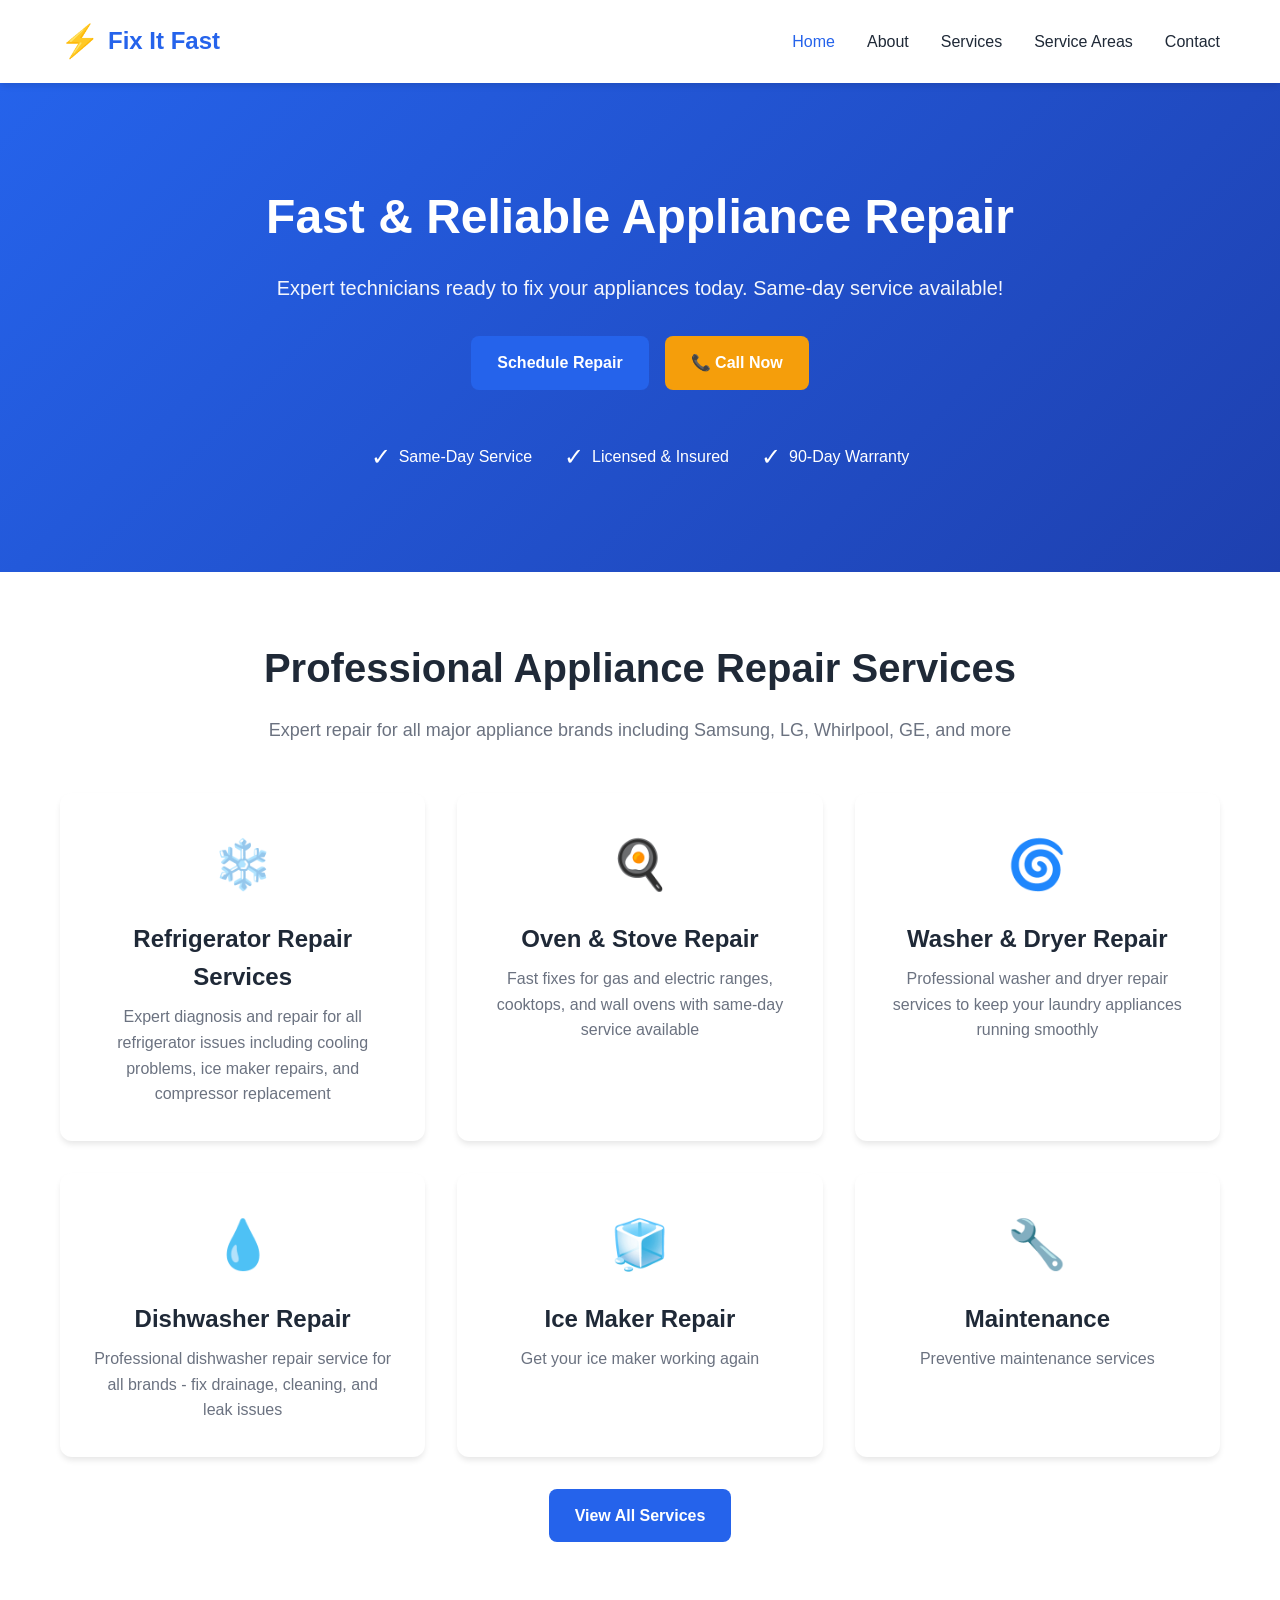
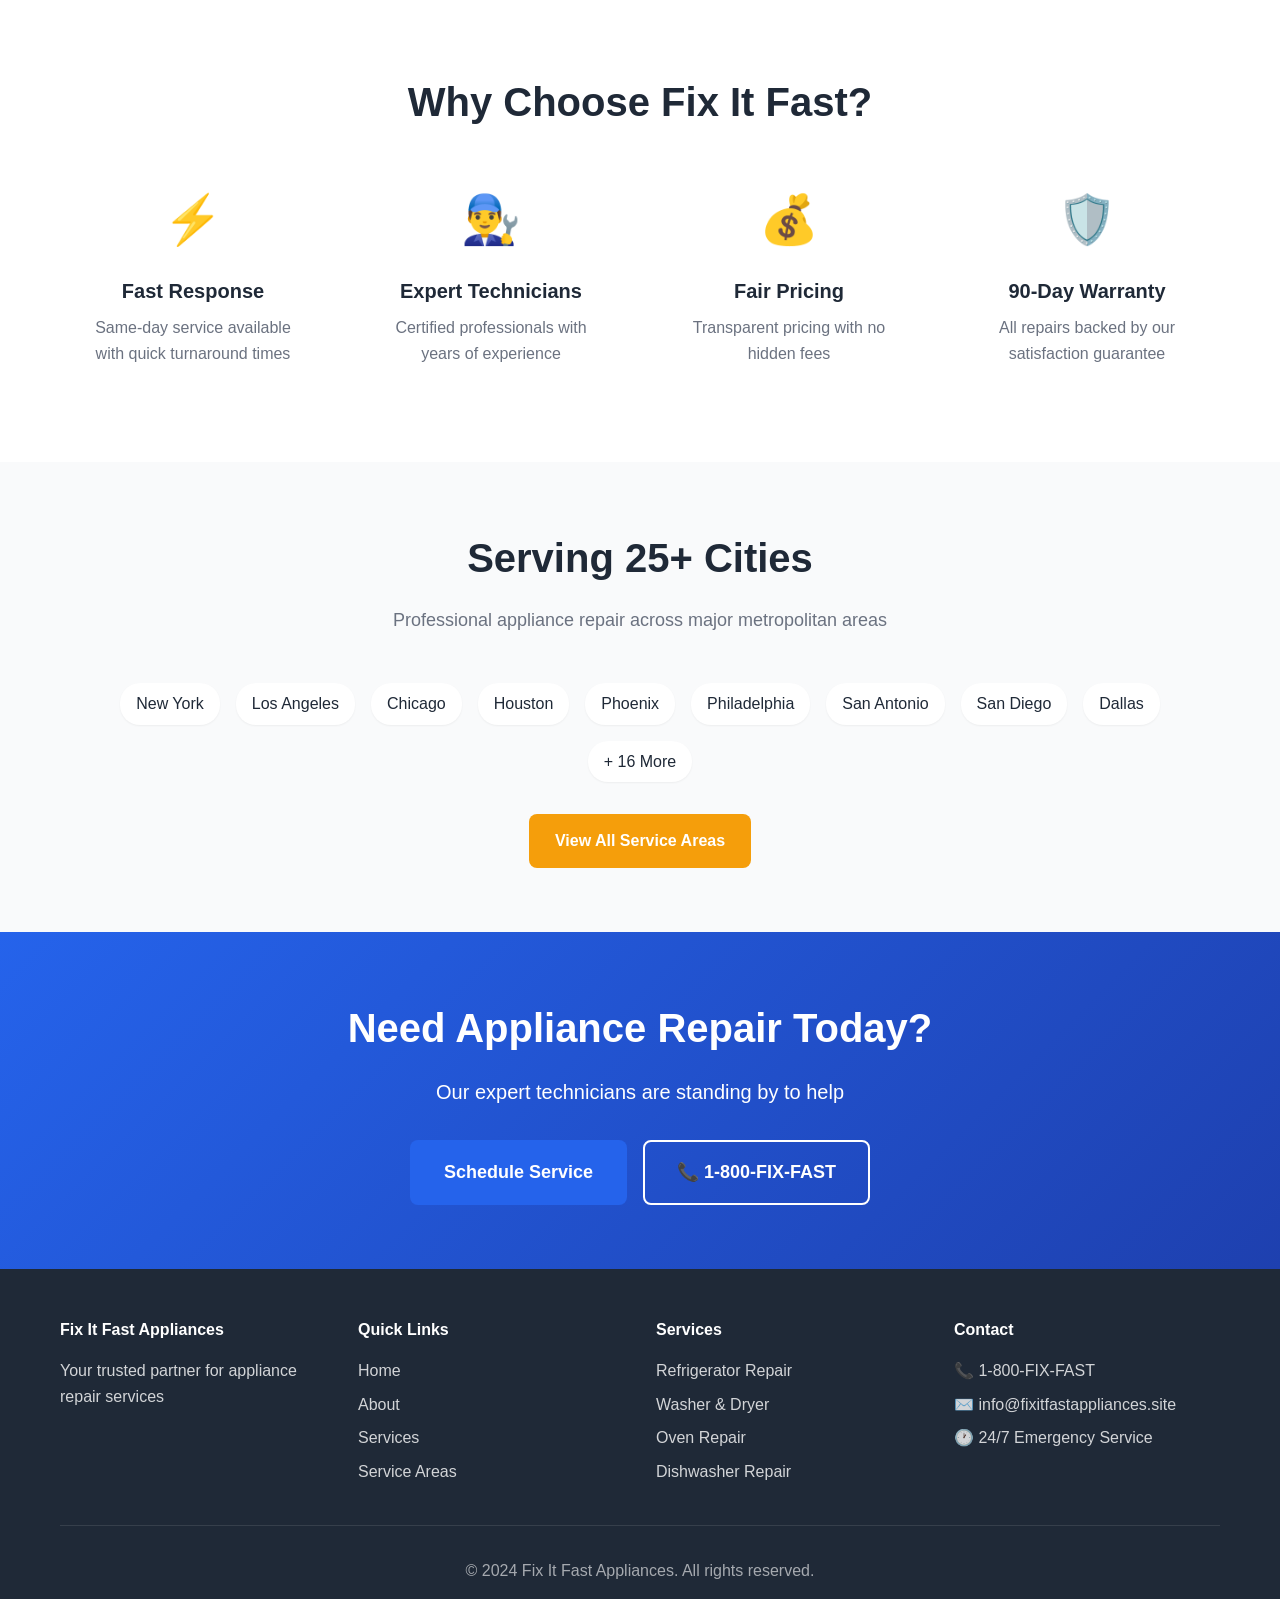
==== index.html @ 5d90c230 "Initial commit: SEO-optimized appliance repair website - Added 5 fully optimized HTML pages (Home, A" ====
<!DOCTYPE html>
<html lang="en">
<head>
    <meta charset="UTF-8">
    <meta name="viewport" content="width=device-width, initial-scale=1.0">
    <title>Fix It Fast Appliances - Professional Appliance Repair Services | Same-Day Service</title>

    <!-- SEO Meta Tags -->
    <meta name="description" content="Expert appliance repair services in 25+ major cities. Same-day service available for refrigerators, washers, dryers, ovens, dishwashers. Licensed technicians. 90-day warranty. Call 1-800-FIX-FAST">
    <meta name="keywords" content="appliance repair, refrigerator repair, washer repair, dryer repair, oven repair, dishwasher repair, same day appliance repair, emergency appliance repair, licensed appliance technician">
    <meta name="author" content="Fix It Fast Appliances">
    <meta name="robots" content="index, follow, max-snippet:-1, max-image-preview:large, max-video-preview:-1">
    <link rel="canonical" href="https://fixitfastappliances.site/">

    <!-- Open Graph / Facebook -->
    <meta property="og:type" content="website">
    <meta property="og:url" content="https://fixitfastappliances.site/">
    <meta property="og:title" content="Fix It Fast Appliances - Professional Appliance Repair Services">
    <meta property="og:description" content="Expert appliance repair services in 25+ major cities. Same-day service available. Licensed technicians. 90-day warranty.">
    <meta property="og:image" content="https://fixitfastappliances.site/images/og-image.jpg">
    <meta property="og:locale" content="en_US">
    <meta property="og:site_name" content="Fix It Fast Appliances">

    <!-- Twitter Card -->
    <meta name="twitter:card" content="summary_large_image">
    <meta name="twitter:url" content="https://fixitfastappliances.site/">
    <meta name="twitter:title" content="Fix It Fast Appliances - Professional Appliance Repair Services">
    <meta name="twitter:description" content="Expert appliance repair services in 25+ major cities. Same-day service available. Licensed technicians. 90-day warranty.">
    <meta name="twitter:image" content="https://fixitfastappliances.site/images/twitter-image.jpg">

    <!-- Geo Tags -->
    <meta name="geo.region" content="US">
    <meta name="geo.placename" content="United States">

    <link rel="stylesheet" href="styles.css">

    <!-- Schema.org Structured Data -->
    <script type="application/ld+json">
    {
      "@context": "https://schema.org",
      "@type": "LocalBusiness",
      "@id": "https://fixitfastappliances.site/#organization",
      "name": "Fix It Fast Appliances",
      "image": "https://fixitfastappliances.site/images/logo.jpg",
      "logo": "https://fixitfastappliances.site/images/logo.jpg",
      "url": "https://fixitfastappliances.site",
      "telephone": "1-800-FIX-FAST",
      "email": "info@fixitfastappliances.site",
      "priceRange": "$$",
      "address": {
        "@type": "PostalAddress",
        "addressCountry": "US",
        "addressRegion": "Multiple States"
      },
      "geo": {
        "@type": "GeoCoordinates",
        "latitude": "40.7128",
        "longitude": "-74.0060"
      },
      "openingHoursSpecification": [
        {
          "@type": "OpeningHoursSpecification",
          "dayOfWeek": ["Monday", "Tuesday", "Wednesday", "Thursday", "Friday"],
          "opens": "07:00",
          "closes": "20:00"
        },
        {
          "@type": "OpeningHoursSpecification",
          "dayOfWeek": "Saturday",
          "opens": "08:00",
          "closes": "18:00"
        },
        {
          "@type": "OpeningHoursSpecification",
          "dayOfWeek": "Sunday",
          "opens": "09:00",
          "closes": "17:00"
        }
      ],
      "sameAs": [
        "https://www.facebook.com/fixitfastappliances",
        "https://twitter.com/fixitfastapp",
        "https://www.instagram.com/fixitfastappliances"
      ],
      "areaServed": [
        {
          "@type": "City",
          "name": "New York"
        },
        {
          "@type": "City",
          "name": "Los Angeles"
        },
        {
          "@type": "City",
          "name": "Chicago"
        },
        {
          "@type": "City",
          "name": "Houston"
        },
        {
          "@type": "City",
          "name": "Phoenix"
        }
      ],
      "hasOfferCatalog": {
        "@type": "OfferCatalog",
        "name": "Appliance Repair Services",
        "itemListElement": [
          {
            "@type": "Offer",
            "itemOffered": {
              "@type": "Service",
              "name": "Refrigerator Repair",
              "description": "Expert diagnosis and repair for all refrigerator issues"
            }
          },
          {
            "@type": "Offer",
            "itemOffered": {
              "@type": "Service",
              "name": "Washer and Dryer Repair",
              "description": "Professional washer and dryer repair services"
            }
          },
          {
            "@type": "Offer",
            "itemOffered": {
              "@type": "Service",
              "name": "Oven and Stove Repair",
              "description": "Fast fixes for gas and electric ranges"
            }
          },
          {
            "@type": "Offer",
            "itemOffered": {
              "@type": "Service",
              "name": "Dishwasher Repair",
              "description": "Professional dishwasher service and repair"
            }
          }
        ]
      },
      "aggregateRating": {
        "@type": "AggregateRating",
        "ratingValue": "4.8",
        "reviewCount": "1247",
        "bestRating": "5",
        "worstRating": "1"
      }
    }
    </script>

    <!-- Organization Schema -->
    <script type="application/ld+json">
    {
      "@context": "https://schema.org",
      "@type": "Organization",
      "name": "Fix It Fast Appliances",
      "url": "https://fixitfastappliances.site",
      "logo": "https://fixitfastappliances.site/images/logo.jpg",
      "contactPoint": {
        "@type": "ContactPoint",
        "telephone": "1-800-FIX-FAST",
        "contactType": "customer service",
        "areaServed": "US",
        "availableLanguage": ["en"]
      }
    }
    </script>
</head>
<body>
    <!-- Navigation -->
    <nav class="navbar">
        <div class="container">
            <div class="nav-wrapper">
                <a href="index.html" class="logo">
                    <span class="logo-icon">⚡</span>
                    <span class="logo-text">Fix It Fast</span>
                </a>
                <ul class="nav-menu" id="navMenu">
                    <li><a href="index.html" class="active">Home</a></li>
                    <li><a href="about.html">About</a></li>
                    <li><a href="services.html">Services</a></li>
                    <li><a href="cities.html">Service Areas</a></li>
                    <li><a href="contact.html">Contact</a></li>
                </ul>
                <button class="mobile-toggle" id="mobileToggle">
                    <span></span>
                    <span></span>
                    <span></span>
                </button>
            </div>
        </div>
    </nav>

    <!-- Hero Section -->
    <section class="hero">
        <div class="container">
            <div class="hero-content">
                <h1 class="hero-title">Fast & Reliable Appliance Repair</h1>
                <p class="hero-subtitle">Expert technicians ready to fix your appliances today. Same-day service available!</p>
                <div class="hero-buttons">
                    <a href="contact.html" class="btn btn-primary">Schedule Repair</a>
                    <a href="tel:1-800-FIX-FAST" class="btn btn-secondary">📞 Call Now</a>
                </div>
                <div class="hero-features">
                    <div class="feature-item">
                        <span class="feature-icon">✓</span>
                        <span>Same-Day Service</span>
                    </div>
                    <div class="feature-item">
                        <span class="feature-icon">✓</span>
                        <span>Licensed & Insured</span>
                    </div>
                    <div class="feature-item">
                        <span class="feature-icon">✓</span>
                        <span>90-Day Warranty</span>
                    </div>
                </div>
            </div>
        </div>
    </section>

    <!-- Services Overview -->
    <section class="services-preview">
        <div class="container">
            <h2 class="section-title">Professional Appliance Repair Services</h2>
            <p class="section-subtitle">Expert repair for all major appliance brands including Samsung, LG, Whirlpool, GE, and more</p>
            <div class="services-grid">
                <div class="service-card">
                    <div class="service-icon">❄️</div>
                    <h3>Refrigerator Repair Services</h3>
                    <p>Expert diagnosis and repair for all refrigerator issues including cooling problems, ice maker repairs, and compressor replacement</p>
                </div>
                <div class="service-card">
                    <div class="service-icon">🍳</div>
                    <h3>Oven & Stove Repair</h3>
                    <p>Fast fixes for gas and electric ranges, cooktops, and wall ovens with same-day service available</p>
                </div>
                <div class="service-card">
                    <div class="service-icon">🌀</div>
                    <h3>Washer & Dryer Repair</h3>
                    <p>Professional washer and dryer repair services to keep your laundry appliances running smoothly</p>
                </div>
                <div class="service-card">
                    <div class="service-icon">💧</div>
                    <h3>Dishwasher Repair</h3>
                    <p>Professional dishwasher repair service for all brands - fix drainage, cleaning, and leak issues</p>
                </div>
                <div class="service-card">
                    <div class="service-icon">🧊</div>
                    <h3>Ice Maker Repair</h3>
                    <p>Get your ice maker working again</p>
                </div>
                <div class="service-card">
                    <div class="service-icon">🔧</div>
                    <h3>Maintenance</h3>
                    <p>Preventive maintenance services</p>
                </div>
            </div>
            <div class="text-center">
                <a href="services.html" class="btn btn-primary">View All Services</a>
            </div>
        </div>
    </section>

    <!-- Why Choose Us -->
    <section class="why-choose">
        <div class="container">
            <h2 class="section-title">Why Choose Fix It Fast?</h2>
            <div class="benefits-grid">
                <div class="benefit-card">
                    <div class="benefit-icon">⚡</div>
                    <h3>Fast Response</h3>
                    <p>Same-day service available with quick turnaround times</p>
                </div>
                <div class="benefit-card">
                    <div class="benefit-icon">👨‍🔧</div>
                    <h3>Expert Technicians</h3>
                    <p>Certified professionals with years of experience</p>
                </div>
                <div class="benefit-card">
                    <div class="benefit-icon">💰</div>
                    <h3>Fair Pricing</h3>
                    <p>Transparent pricing with no hidden fees</p>
                </div>
                <div class="benefit-card">
                    <div class="benefit-icon">🛡️</div>
                    <h3>90-Day Warranty</h3>
                    <p>All repairs backed by our satisfaction guarantee</p>
                </div>
            </div>
        </div>
    </section>

    <!-- Coverage Area -->
    <section class="coverage-area">
        <div class="container">
            <h2 class="section-title">Serving 25+ Cities</h2>
            <p class="section-subtitle">Professional appliance repair across major metropolitan areas</p>
            <div class="cities-preview">
                <span class="city-tag">New York</span>
                <span class="city-tag">Los Angeles</span>
                <span class="city-tag">Chicago</span>
                <span class="city-tag">Houston</span>
                <span class="city-tag">Phoenix</span>
                <span class="city-tag">Philadelphia</span>
                <span class="city-tag">San Antonio</span>
                <span class="city-tag">San Diego</span>
                <span class="city-tag">Dallas</span>
                <span class="city-tag">+ 16 More</span>
            </div>
            <div class="text-center">
                <a href="cities.html" class="btn btn-secondary">View All Service Areas</a>
            </div>
        </div>
    </section>

    <!-- Call to Action -->
    <section class="cta-section">
        <div class="container">
            <h2>Need Appliance Repair Today?</h2>
            <p>Our expert technicians are standing by to help</p>
            <div class="cta-buttons">
                <a href="contact.html" class="btn btn-primary btn-large">Schedule Service</a>
                <a href="tel:1-800-FIX-FAST" class="btn btn-outline btn-large">📞 1-800-FIX-FAST</a>
            </div>
        </div>
    </section>

    <!-- Footer -->
    <footer class="footer">
        <div class="container">
            <div class="footer-grid">
                <div class="footer-col">
                    <h4>Fix It Fast Appliances</h4>
                    <p>Your trusted partner for appliance repair services</p>
                </div>
                <div class="footer-col">
                    <h4>Quick Links</h4>
                    <ul>
                        <li><a href="index.html">Home</a></li>
                        <li><a href="about.html">About</a></li>
                        <li><a href="services.html">Services</a></li>
                        <li><a href="cities.html">Service Areas</a></li>
                    </ul>
                </div>
                <div class="footer-col">
                    <h4>Services</h4>
                    <ul>
                        <li><a href="services.html">Refrigerator Repair</a></li>
                        <li><a href="services.html">Washer & Dryer</a></li>
                        <li><a href="services.html">Oven Repair</a></li>
                        <li><a href="services.html">Dishwasher Repair</a></li>
                    </ul>
                </div>
                <div class="footer-col">
                    <h4>Contact</h4>
                    <p>📞 1-800-FIX-FAST</p>
                    <p>✉️ info@fixitfastappliances.site</p>
                    <p>🕐 24/7 Emergency Service</p>
                </div>
            </div>
            <div class="footer-bottom">
                <p>&copy; 2024 Fix It Fast Appliances. All rights reserved.</p>
            </div>
        </div>
    </footer>

    <script src="script.js"></script>
</body>
</html>
---- styles.css ----
/* ===== GLOBAL STYLES ===== */
* {
    margin: 0;
    padding: 0;
    box-sizing: border-box;
}

:root {
    --primary-color: #2563eb;
    --secondary-color: #1e40af;
    --accent-color: #f59e0b;
    --text-dark: #1f2937;
    --text-light: #6b7280;
    --bg-light: #f9fafb;
    --white: #ffffff;
    --border-color: #e5e7eb;
    --success-color: #10b981;
    --error-color: #ef4444;
    --shadow-sm: 0 1px 2px 0 rgba(0, 0, 0, 0.05);
    --shadow-md: 0 4px 6px -1px rgba(0, 0, 0, 0.1);
    --shadow-lg: 0 10px 15px -3px rgba(0, 0, 0, 0.1);
    --shadow-xl: 0 20px 25px -5px rgba(0, 0, 0, 0.1);
}

body {
    font-family: -apple-system, BlinkMacSystemFont, 'Segoe UI', 'Roboto', 'Oxygen', 'Ubuntu', 'Cantarell', sans-serif;
    line-height: 1.6;
    color: var(--text-dark);
    background-color: var(--white);
}

.container {
    max-width: 1200px;
    margin: 0 auto;
    padding: 0 20px;
}

img {
    max-width: 100%;
    height: auto;
}

a {
    text-decoration: none;
    color: inherit;
}

/* ===== NAVIGATION ===== */
.navbar {
    background: var(--white);
    box-shadow: var(--shadow-md);
    position: sticky;
    top: 0;
    z-index: 1000;
}

.nav-wrapper {
    display: flex;
    justify-content: space-between;
    align-items: center;
    padding: 1rem 0;
}

.logo {
    display: flex;
    align-items: center;
    gap: 0.5rem;
    font-size: 1.5rem;
    font-weight: bold;
    color: var(--primary-color);
}

.logo-icon {
    font-size: 2rem;
}

.nav-menu {
    display: flex;
    list-style: none;
    gap: 2rem;
}

.nav-menu a {
    color: var(--text-dark);
    font-weight: 500;
    transition: color 0.3s ease;
    padding: 0.5rem 0;
}

.nav-menu a:hover,
.nav-menu a.active {
    color: var(--primary-color);
}

.mobile-toggle {
    display: none;
    flex-direction: column;
    gap: 4px;
    background: none;
    border: none;
    cursor: pointer;
    padding: 0.5rem;
}

.mobile-toggle span {
    display: block;
    width: 25px;
    height: 3px;
    background: var(--text-dark);
    transition: all 0.3s ease;
}

/* ===== BUTTONS ===== */
.btn {
    display: inline-block;
    padding: 0.75rem 1.5rem;
    border-radius: 8px;
    font-weight: 600;
    text-align: center;
    transition: all 0.3s ease;
    cursor: pointer;
    border: 2px solid transparent;
}

.btn-primary {
    background: var(--primary-color);
    color: var(--white);
}

.btn-primary:hover {
    background: var(--secondary-color);
    transform: translateY(-2px);
    box-shadow: var(--shadow-lg);
}

.btn-secondary {
    background: var(--accent-color);
    color: var(--white);
}

.btn-secondary:hover {
    background: #d97706;
    transform: translateY(-2px);
    box-shadow: var(--shadow-lg);
}

.btn-outline {
    background: transparent;
    color: var(--white);
    border-color: var(--white);
}

.btn-outline:hover {
    background: var(--white);
    color: var(--primary-color);
}

.btn-large {
    padding: 1rem 2rem;
    font-size: 1.125rem;
}

.btn-full {
    width: 100%;
}

/* ===== HERO SECTION ===== */
.hero {
    background: linear-gradient(135deg, var(--primary-color) 0%, var(--secondary-color) 100%);
    color: var(--white);
    padding: 6rem 0;
    text-align: center;
}

.hero-title {
    font-size: 3rem;
    margin-bottom: 1rem;
    font-weight: bold;
}

.hero-subtitle {
    font-size: 1.25rem;
    margin-bottom: 2rem;
    opacity: 0.95;
}

.hero-buttons {
    display: flex;
    gap: 1rem;
    justify-content: center;
    flex-wrap: wrap;
    margin-bottom: 3rem;
}

.hero-features {
    display: flex;
    justify-content: center;
    gap: 2rem;
    flex-wrap: wrap;
}

.feature-item {
    display: flex;
    align-items: center;
    gap: 0.5rem;
}

.feature-icon {
    font-size: 1.5rem;
}

/* ===== SECTIONS ===== */
.section-title {
    font-size: 2.5rem;
    text-align: center;
    margin-bottom: 1rem;
    color: var(--text-dark);
}

.section-subtitle {
    text-align: center;
    color: var(--text-light);
    font-size: 1.125rem;
    margin-bottom: 3rem;
}

.services-preview,
.why-choose,
.coverage-area,
.services-detailed,
.brands-section,
.about-content,
.mission-values,
.team-section,
.why-choose-about,
.contact-section,
.faq-section,
.city-search-section,
.cities-section,
.coverage-info {
    padding: 4rem 0;
}

/* ===== SERVICE CARDS ===== */
.services-grid {
    display: grid;
    grid-template-columns: repeat(auto-fit, minmax(300px, 1fr));
    gap: 2rem;
    margin-bottom: 2rem;
}

.service-card {
    background: var(--white);
    padding: 2rem;
    border-radius: 12px;
    text-align: center;
    box-shadow: var(--shadow-md);
    transition: all 0.3s ease;
    border: 2px solid transparent;
}

.service-card:hover {
    transform: translateY(-5px);
    box-shadow: var(--shadow-xl);
    border-color: var(--primary-color);
}

.service-icon {
    font-size: 3rem;
    margin-bottom: 1rem;
}

.service-card h3 {
    font-size: 1.5rem;
    margin-bottom: 0.5rem;
    color: var(--text-dark);
}

.service-card p {
    color: var(--text-light);
}

/* ===== BENEFITS GRID ===== */
.benefits-grid {
    display: grid;
    grid-template-columns: repeat(auto-fit, minmax(250px, 1fr));
    gap: 2rem;
}

.benefit-card {
    text-align: center;
    padding: 2rem;
}

.benefit-icon {
    font-size: 3rem;
    margin-bottom: 1rem;
}

.benefit-card h3 {
    font-size: 1.25rem;
    margin-bottom: 0.5rem;
}

.benefit-card p {
    color: var(--text-light);
}

/* ===== COVERAGE AREA ===== */
.coverage-area {
    background: var(--bg-light);
}

.cities-preview {
    display: flex;
    flex-wrap: wrap;
    justify-content: center;
    gap: 1rem;
    margin-bottom: 2rem;
}

.city-tag {
    background: var(--white);
    padding: 0.5rem 1rem;
    border-radius: 20px;
    box-shadow: var(--shadow-sm);
    font-weight: 500;
}

/* ===== CTA SECTION ===== */
.cta-section {
    background: linear-gradient(135deg, var(--primary-color) 0%, var(--secondary-color) 100%);
    color: var(--white);
    padding: 4rem 0;
    text-align: center;
}

.cta-section h2 {
    font-size: 2.5rem;
    margin-bottom: 1rem;
}

.cta-section p {
    font-size: 1.25rem;
    margin-bottom: 2rem;
}

.cta-buttons {
    display: flex;
    gap: 1rem;
    justify-content: center;
    flex-wrap: wrap;
}

/* ===== FOOTER ===== */
.footer {
    background: var(--text-dark);
    color: var(--white);
    padding: 3rem 0 1rem;
}

.footer-grid {
    display: grid;
    grid-template-columns: repeat(auto-fit, minmax(200px, 1fr));
    gap: 2rem;
    margin-bottom: 2rem;
}

.footer-col h4 {
    margin-bottom: 1rem;
    color: var(--white);
}

.footer-col p {
    color: rgba(255, 255, 255, 0.8);
    margin-bottom: 0.5rem;
}

.footer-col ul {
    list-style: none;
}

.footer-col ul li {
    margin-bottom: 0.5rem;
}

.footer-col ul li a {
    color: rgba(255, 255, 255, 0.8);
    transition: color 0.3s ease;
}

.footer-col ul li a:hover {
    color: var(--white);
}

.footer-bottom {
    text-align: center;
    padding-top: 2rem;
    border-top: 1px solid rgba(255, 255, 255, 0.1);
    color: rgba(255, 255, 255, 0.6);
}

/* ===== PAGE HEADER ===== */
.page-header {
    background: linear-gradient(135deg, var(--primary-color) 0%, var(--secondary-color) 100%);
    color: var(--white);
    padding: 4rem 0;
    text-align: center;
}

.page-header h1 {
    font-size: 3rem;
    margin-bottom: 0.5rem;
}

.page-header p {
    font-size: 1.25rem;
    opacity: 0.95;
}

/* ===== ABOUT PAGE ===== */
.about-grid {
    display: grid;
    grid-template-columns: 1fr 1fr;
    gap: 3rem;
    align-items: center;
}

.about-text h2 {
    font-size: 2rem;
    margin-bottom: 1rem;
    color: var(--text-dark);
}

.about-text p {
    color: var(--text-light);
    margin-bottom: 1rem;
    line-height: 1.8;
}

.image-placeholder {
    background: var(--bg-light);
    border-radius: 12px;
    padding: 4rem 2rem;
    text-align: center;
    box-shadow: var(--shadow-md);
}

.image-placeholder span {
    font-size: 5rem;
}

.image-placeholder p {
    margin-top: 1rem;
    font-weight: 600;
    color: var(--text-dark);
}

.values-grid {
    display: grid;
    grid-template-columns: repeat(auto-fit, minmax(250px, 1fr));
    gap: 2rem;
}

.value-card {
    background: var(--white);
    padding: 2rem;
    border-radius: 12px;
    box-shadow: var(--shadow-md);
    text-align: center;
}

.value-icon {
    font-size: 3rem;
    margin-bottom: 1rem;
}

.value-card h3 {
    font-size: 1.5rem;
    margin-bottom: 0.5rem;
}

.value-card p {
    color: var(--text-light);
}

.mission-values {
    background: var(--bg-light);
}

.stats-grid {
    display: grid;
    grid-template-columns: repeat(auto-fit, minmax(200px, 1fr));
    gap: 2rem;
}

.stat-card {
    background: var(--white);
    padding: 2rem;
    border-radius: 12px;
    box-shadow: var(--shadow-md);
    text-align: center;
}

.stat-number {
    font-size: 3rem;
    font-weight: bold;
    color: var(--primary-color);
    margin-bottom: 0.5rem;
}

.stat-label {
    color: var(--text-light);
    font-weight: 500;
}

.reasons-list {
    max-width: 800px;
    margin: 0 auto;
}

.reason-item {
    display: flex;
    gap: 2rem;
    padding: 2rem;
    background: var(--white);
    border-radius: 12px;
    margin-bottom: 1.5rem;
    box-shadow: var(--shadow-md);
    align-items: flex-start;
}

.reason-number {
    font-size: 2rem;
    font-weight: bold;
    color: var(--primary-color);
    min-width: 60px;
}

.reason-content h3 {
    font-size: 1.5rem;
    margin-bottom: 0.5rem;
}

.reason-content p {
    color: var(--text-light);
}

/* ===== SERVICES PAGE ===== */
.service-detail {
    display: grid;
    grid-template-columns: 1fr;
    gap: 2rem;
    padding: 3rem 0;
    border-bottom: 1px solid var(--border-color);
}

.service-detail:last-child {
    border-bottom: none;
}

.service-icon-large {
    font-size: 4rem;
    margin-bottom: 1rem;
}

.service-content h2 {
    font-size: 2rem;
    margin-bottom: 1rem;
    color: var(--text-dark);
}

.service-content p {
    color: var(--text-light);
    margin-bottom: 1rem;
    line-height: 1.8;
}

.service-content ul {
    list-style: none;
    margin: 1.5rem 0;
}

.service-content ul li {
    padding: 0.5rem 0;
    padding-left: 1.5rem;
    position: relative;
    color: var(--text-light);
}

.service-content ul li:before {
    content: "✓";
    position: absolute;
    left: 0;
    color: var(--success-color);
    font-weight: bold;
}

.emergency-banner {
    background: var(--error-color);
    color: var(--white);
    padding: 3rem 0;
    text-align: center;
}

.emergency-banner h2 {
    font-size: 2rem;
    margin-bottom: 1rem;
}

.emergency-banner p {
    font-size: 1.125rem;
    margin-bottom: 1.5rem;
}

.brands-section {
    background: var(--bg-light);
}

.brands-grid {
    display: grid;
    grid-template-columns: repeat(auto-fit, minmax(150px, 1fr));
    gap: 1.5rem;
}

.brand-item {
    background: var(--white);
    padding: 1.5rem;
    border-radius: 8px;
    text-align: center;
    font-weight: 600;
    box-shadow: var(--shadow-sm);
}

/* ===== CONTACT PAGE ===== */
.contact-grid {
    display: grid;
    grid-template-columns: 1fr 1fr;
    gap: 3rem;
}

.contact-info h2 {
    font-size: 2rem;
    margin-bottom: 1rem;
}

.contact-info > p {
    color: var(--text-light);
    margin-bottom: 2rem;
}

.contact-methods {
    display: flex;
    flex-direction: column;
    gap: 1.5rem;
    margin-bottom: 2rem;
}

.contact-method {
    display: flex;
    gap: 1rem;
    padding: 1.5rem;
    background: var(--bg-light);
    border-radius: 12px;
}

.method-icon {
    font-size: 2rem;
}

.method-info h3 {
    font-size: 1.125rem;
    margin-bottom: 0.5rem;
}

.method-info p {
    color: var(--text-light);
    margin-bottom: 0.25rem;
}

.method-info a {
    color: var(--primary-color);
    font-weight: 600;
}

.small-text {
    font-size: 0.875rem;
    color: var(--text-light);
}

.emergency-notice {
    background: #fef2f2;
    border: 2px solid var(--error-color);
    padding: 1.5rem;
    border-radius: 12px;
    margin-top: 2rem;
}

.emergency-notice h3 {
    color: var(--error-color);
    margin-bottom: 0.5rem;
}

.emergency-notice p {
    color: var(--text-dark);
}

.contact-form-wrapper h2 {
    font-size: 2rem;
    margin-bottom: 0.5rem;
}

.contact-form-wrapper > p {
    color: var(--text-light);
    margin-bottom: 2rem;
}

.contact-form {
    display: flex;
    flex-direction: column;
    gap: 1.5rem;
}

.form-row {
    display: grid;
    grid-template-columns: 1fr 1fr;
    gap: 1rem;
}

.form-group {
    display: flex;
    flex-direction: column;
}

.form-group label {
    font-weight: 600;
    margin-bottom: 0.5rem;
    color: var(--text-dark);
}

.form-group input,
.form-group select,
.form-group textarea {
    padding: 0.75rem;
    border: 2px solid var(--border-color);
    border-radius: 8px;
    font-size: 1rem;
    font-family: inherit;
    transition: border-color 0.3s ease;
}

.form-group input:focus,
.form-group select:focus,
.form-group textarea:focus {
    outline: none;
    border-color: var(--primary-color);
}

.form-note {
    font-size: 0.875rem;
    color: var(--text-light);
    text-align: center;
}

.form-success {
    background: #f0fdf4;
    border: 2px solid var(--success-color);
    padding: 2rem;
    border-radius: 12px;
    text-align: center;
}

.form-success h3 {
    color: var(--success-color);
    margin-bottom: 0.5rem;
}

.faq-section {
    background: var(--bg-light);
}

.faq-grid {
    display: grid;
    grid-template-columns: repeat(auto-fit, minmax(280px, 1fr));
    gap: 2rem;
}

.faq-item {
    background: var(--white);
    padding: 2rem;
    border-radius: 12px;
    box-shadow: var(--shadow-sm);
}

.faq-item h3 {
    font-size: 1.25rem;
    margin-bottom: 0.5rem;
    color: var(--text-dark);
}

.faq-item p {
    color: var(--text-light);
}

/* ===== CITIES PAGE ===== */
.city-search-section {
    padding: 2rem 0;
    background: var(--bg-light);
}

.search-box {
    max-width: 600px;
    margin: 0 auto;
    display: flex;
    gap: 1rem;
}

.search-input {
    flex: 1;
    padding: 0.75rem 1rem;
    border: 2px solid var(--border-color);
    border-radius: 8px;
    font-size: 1rem;
}

.search-input:focus {
    outline: none;
    border-color: var(--primary-color);
}

.filter-buttons {
    display: flex;
    gap: 1rem;
    justify-content: center;
    margin-bottom: 3rem;
    flex-wrap: wrap;
}

.filter-btn {
    padding: 0.75rem 1.5rem;
    background: var(--white);
    border: 2px solid var(--border-color);
    border-radius: 8px;
    cursor: pointer;
    font-weight: 600;
    transition: all 0.3s ease;
}

.filter-btn:hover {
    border-color: var(--primary-color);
    color: var(--primary-color);
}

.filter-btn.active {
    background: var(--primary-color);
    color: var(--white);
    border-color: var(--primary-color);
}

.cities-grid-detailed {
    display: grid;
    grid-template-columns: repeat(auto-fill, minmax(300px, 1fr));
    gap: 2rem;
}

.city-card {
    background: var(--white);
    padding: 2rem;
    border-radius: 12px;
    box-shadow: var(--shadow-md);
    transition: all 0.3s ease;
    border: 2px solid transparent;
}

.city-card:hover {
    transform: translateY(-5px);
    box-shadow: var(--shadow-xl);
    border-color: var(--primary-color);
}

.city-header {
    display: flex;
    align-items: center;
    gap: 1rem;
    margin-bottom: 1rem;
}

.city-icon {
    font-size: 2.5rem;
}

.city-info h3 {
    font-size: 1.5rem;
    color: var(--text-dark);
}

.city-info p {
    color: var(--text-light);
    font-size: 0.875rem;
}

.city-details {
    color: var(--text-light);
    margin-bottom: 1.5rem;
}

.city-meta {
    display: flex;
    gap: 1rem;
    margin-top: 1rem;
    flex-wrap: wrap;
}

.meta-tag {
    background: var(--bg-light);
    padding: 0.25rem 0.75rem;
    border-radius: 12px;
    font-size: 0.875rem;
    color: var(--text-dark);
}

.no-results {
    text-align: center;
    padding: 4rem 2rem;
}

.no-results h3 {
    font-size: 2rem;
    margin-bottom: 1rem;
}

.no-results p {
    color: var(--text-light);
    margin-bottom: 2rem;
}

.coverage-info {
    background: var(--bg-light);
}

.info-grid {
    display: grid;
    grid-template-columns: repeat(auto-fit, minmax(280px, 1fr));
    gap: 2rem;
}

.info-card {
    background: var(--white);
    padding: 2rem;
    border-radius: 12px;
    box-shadow: var(--shadow-md);
    text-align: center;
}

.info-icon {
    font-size: 3rem;
    margin-bottom: 1rem;
}

.info-card h3 {
    font-size: 1.25rem;
    margin-bottom: 0.5rem;
}

.info-card p {
    color: var(--text-light);
}

.text-center {
    text-align: center;
}

/* ===== RESPONSIVE DESIGN ===== */
@media (max-width: 768px) {
    .mobile-toggle {
        display: flex;
    }

    .nav-menu {
        display: none;
        position: absolute;
        top: 100%;
        left: 0;
        right: 0;
        background: var(--white);
        flex-direction: column;
        padding: 1rem 0;
        box-shadow: var(--shadow-md);
    }

    .nav-menu.active {
        display: flex;
    }

    .hero-title {
        font-size: 2rem;
    }

    .hero-subtitle {
        font-size: 1rem;
    }

    .section-title {
        font-size: 2rem;
    }

    .about-grid,
    .contact-grid {
        grid-template-columns: 1fr;
    }

    .form-row {
        grid-template-columns: 1fr;
    }

    .services-grid,
    .benefits-grid,
    .values-grid,
    .stats-grid,
    .brands-grid,
    .cities-grid-detailed {
        grid-template-columns: 1fr;
    }

    .page-header h1 {
        font-size: 2rem;
    }

    .filter-buttons {
        flex-direction: column;
    }

    .filter-btn {
        width: 100%;
    }
}

@media (max-width: 480px) {
    .hero-buttons,
    .cta-buttons {
        flex-direction: column;
    }

    .btn {
        width: 100%;
    }
}
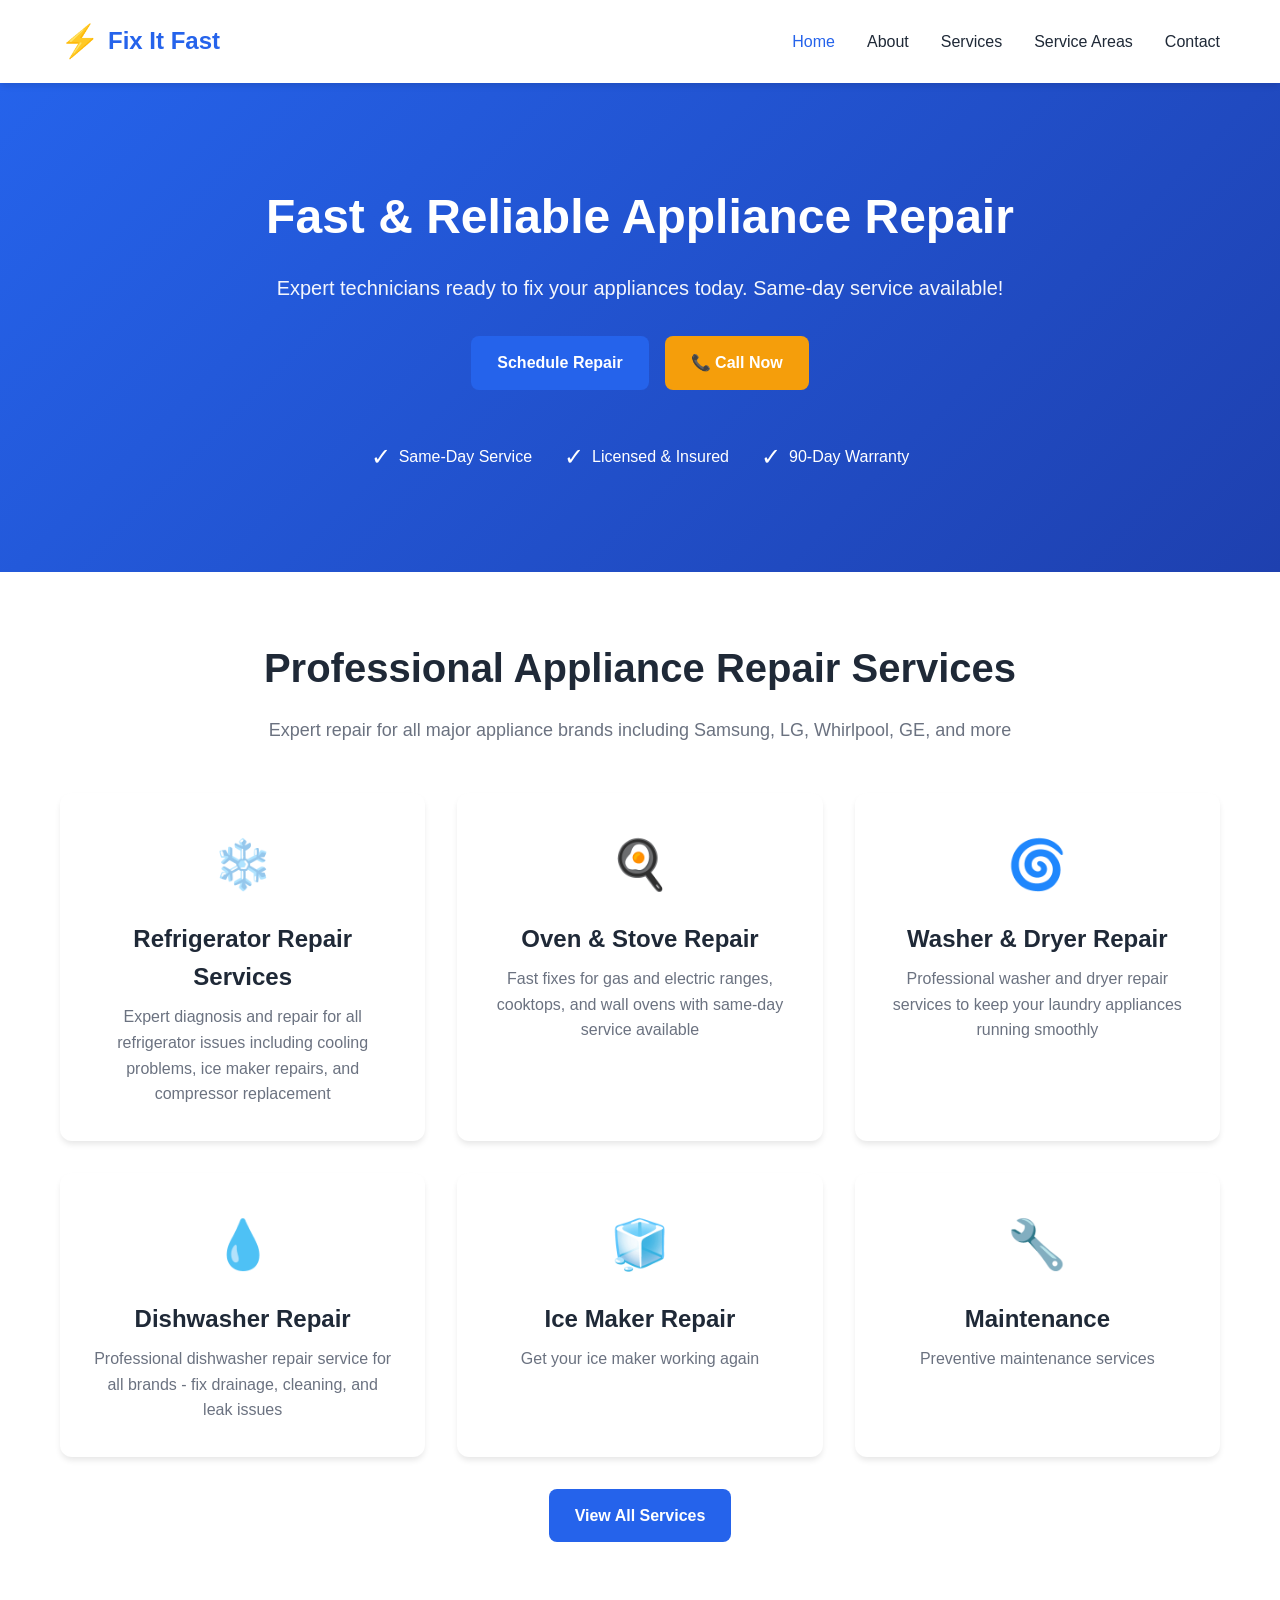
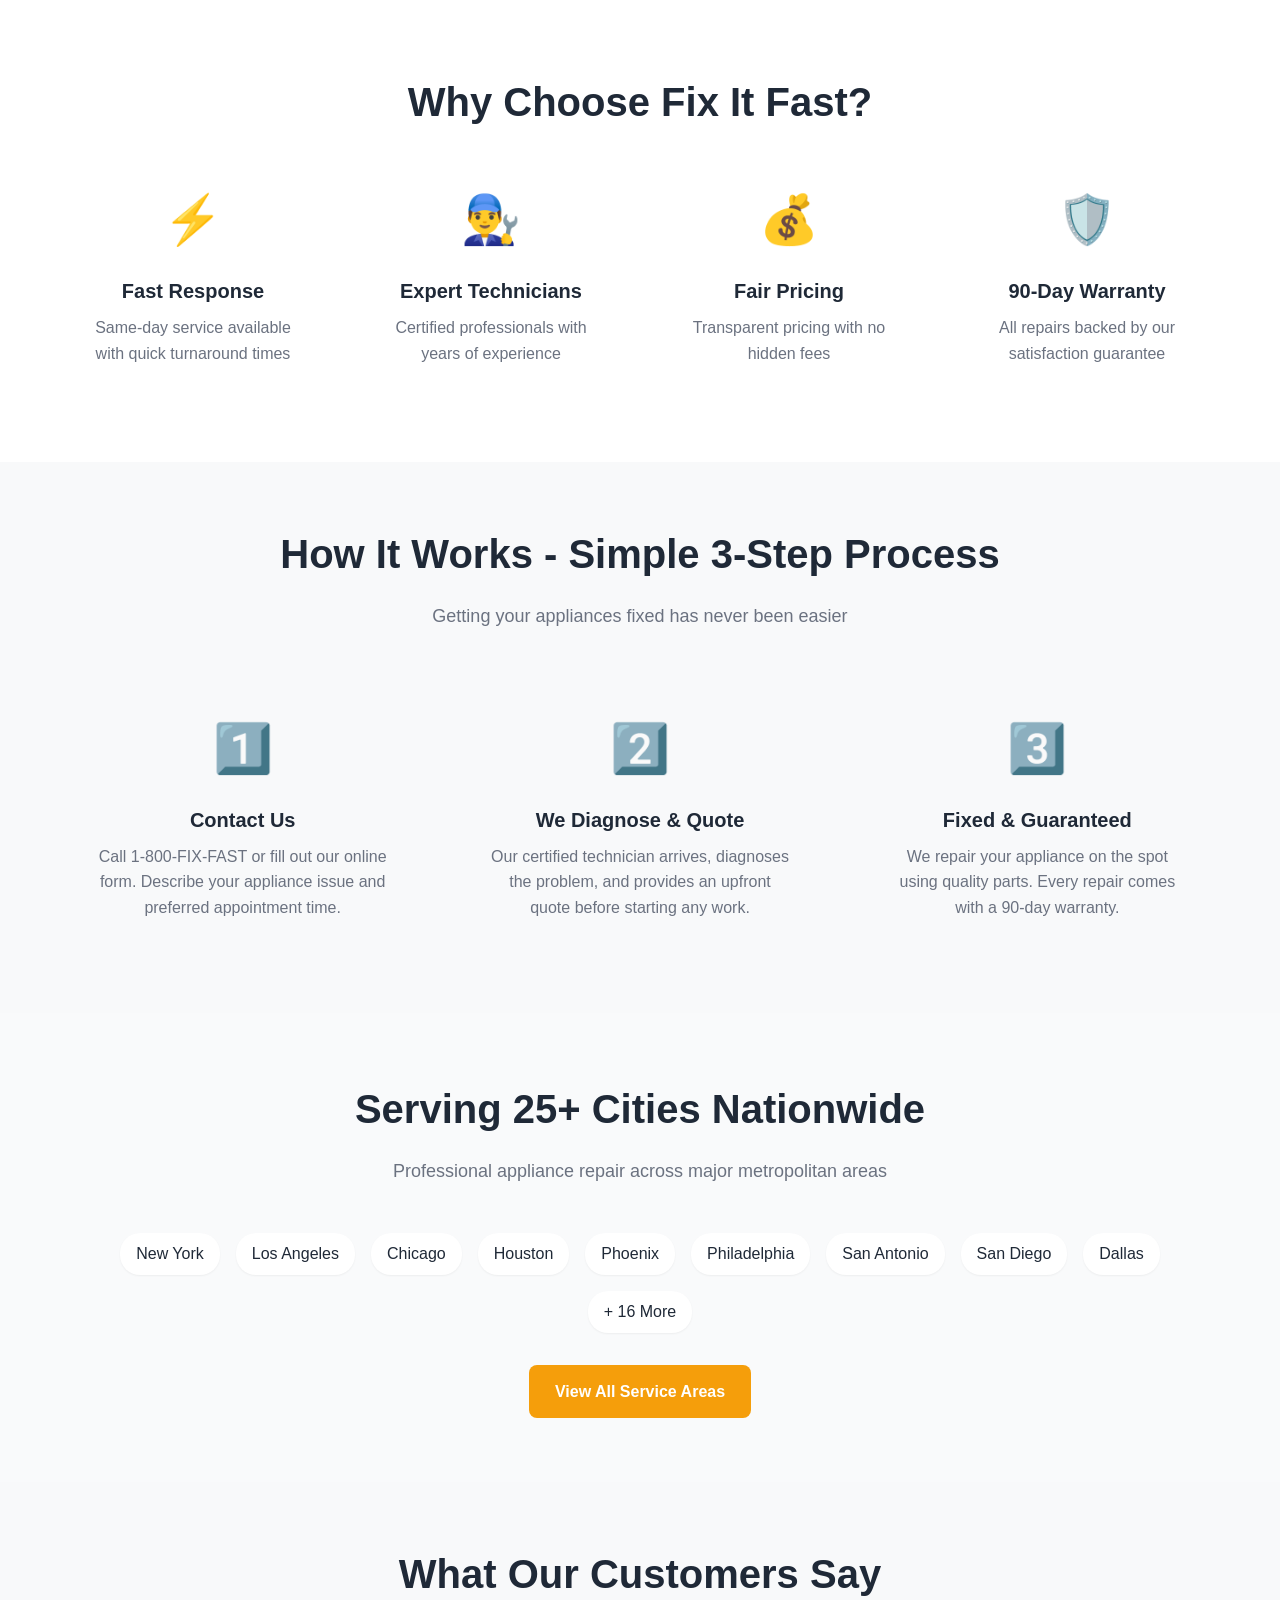
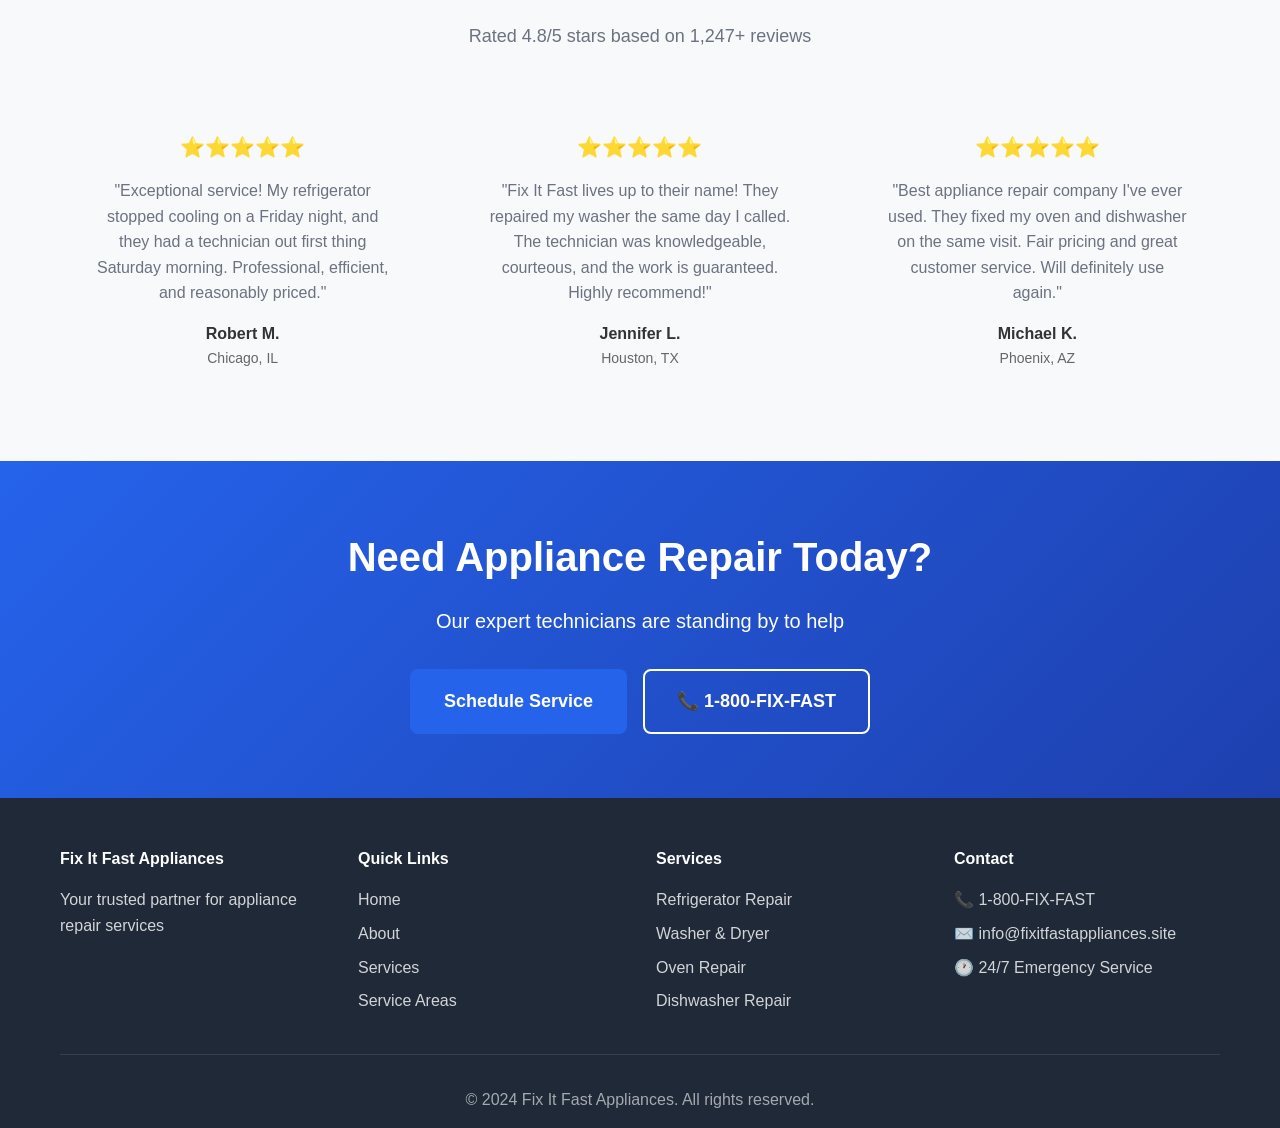
==== commit 5f15d197: "Add city-specific landing pages and enhance homepage content Major improvements: - Created individua" ====
--- a/index.html
+++ b/index.html
@@ -295,14 +295,39 @@
         </div>
     </section>
 
+    <!-- How It Works -->
+    <section class="how-it-works" style="background-color: #f8f9fa; padding: 60px 0;">
+        <div class="container">
+            <h2 class="section-title">How It Works - Simple 3-Step Process</h2>
+            <p class="section-subtitle">Getting your appliances fixed has never been easier</p>
+            <div class="benefits-grid">
+                <div class="benefit-card">
+                    <div class="benefit-icon">1️⃣</div>
+                    <h3>Contact Us</h3>
+                    <p>Call 1-800-FIX-FAST or fill out our online form. Describe your appliance issue and preferred appointment time.</p>
+                </div>
+                <div class="benefit-card">
+                    <div class="benefit-icon">2️⃣</div>
+                    <h3>We Diagnose & Quote</h3>
+                    <p>Our certified technician arrives, diagnoses the problem, and provides an upfront quote before starting any work.</p>
+                </div>
+                <div class="benefit-card">
+                    <div class="benefit-icon">3️⃣</div>
+                    <h3>Fixed & Guaranteed</h3>
+                    <p>We repair your appliance on the spot using quality parts. Every repair comes with a 90-day warranty.</p>
+                </div>
+            </div>
+        </div>
+    </section>
+
     <!-- Coverage Area -->
     <section class="coverage-area">
         <div class="container">
-            <h2 class="section-title">Serving 25+ Cities</h2>
+            <h2 class="section-title">Serving 25+ Cities Nationwide</h2>
             <p class="section-subtitle">Professional appliance repair across major metropolitan areas</p>
             <div class="cities-preview">
-                <span class="city-tag">New York</span>
-                <span class="city-tag">Los Angeles</span>
+                <a href="locations/new-york-ny.html" class="city-tag" style="text-decoration: none;">New York</a>
+                <a href="locations/los-angeles-ca.html" class="city-tag" style="text-decoration: none;">Los Angeles</a>
                 <span class="city-tag">Chicago</span>
                 <span class="city-tag">Houston</span>
                 <span class="city-tag">Phoenix</span>
@@ -318,6 +343,34 @@
         </div>
     </section>
 
+    <!-- Customer Reviews -->
+    <section class="customer-reviews" style="background-color: #f8f9fa; padding: 60px 0;">
+        <div class="container">
+            <h2 class="section-title">What Our Customers Say</h2>
+            <p class="section-subtitle">Rated 4.8/5 stars based on 1,247+ reviews</p>
+            <div class="benefits-grid">
+                <div class="benefit-card">
+                    <div class="stars" style="color: #ffc107; font-size: 20px; margin-bottom: 15px;">⭐⭐⭐⭐⭐</div>
+                    <p>"Exceptional service! My refrigerator stopped cooling on a Friday night, and they had a technician out first thing Saturday morning. Professional, efficient, and reasonably priced."</p>
+                    <div style="margin-top: 15px; font-weight: bold; color: #333;">Robert M.</div>
+                    <div style="color: #666; font-size: 14px;">Chicago, IL</div>
+                </div>
+                <div class="benefit-card">
+                    <div class="stars" style="color: #ffc107; font-size: 20px; margin-bottom: 15px;">⭐⭐⭐⭐⭐</div>
+                    <p>"Fix It Fast lives up to their name! They repaired my washer the same day I called. The technician was knowledgeable, courteous, and the work is guaranteed. Highly recommend!"</p>
+                    <div style="margin-top: 15px; font-weight: bold; color: #333;">Jennifer L.</div>
+                    <div style="color: #666; font-size: 14px;">Houston, TX</div>
+                </div>
+                <div class="benefit-card">
+                    <div class="stars" style="color: #ffc107; font-size: 20px; margin-bottom: 15px;">⭐⭐⭐⭐⭐</div>
+                    <p>"Best appliance repair company I've ever used. They fixed my oven and dishwasher on the same visit. Fair pricing and great customer service. Will definitely use again."</p>
+                    <div style="margin-top: 15px; font-weight: bold; color: #333;">Michael K.</div>
+                    <div style="color: #666; font-size: 14px;">Phoenix, AZ</div>
+                </div>
+            </div>
+        </div>
+    </section>
+
     <!-- Call to Action -->
     <section class="cta-section">
         <div class="container">
